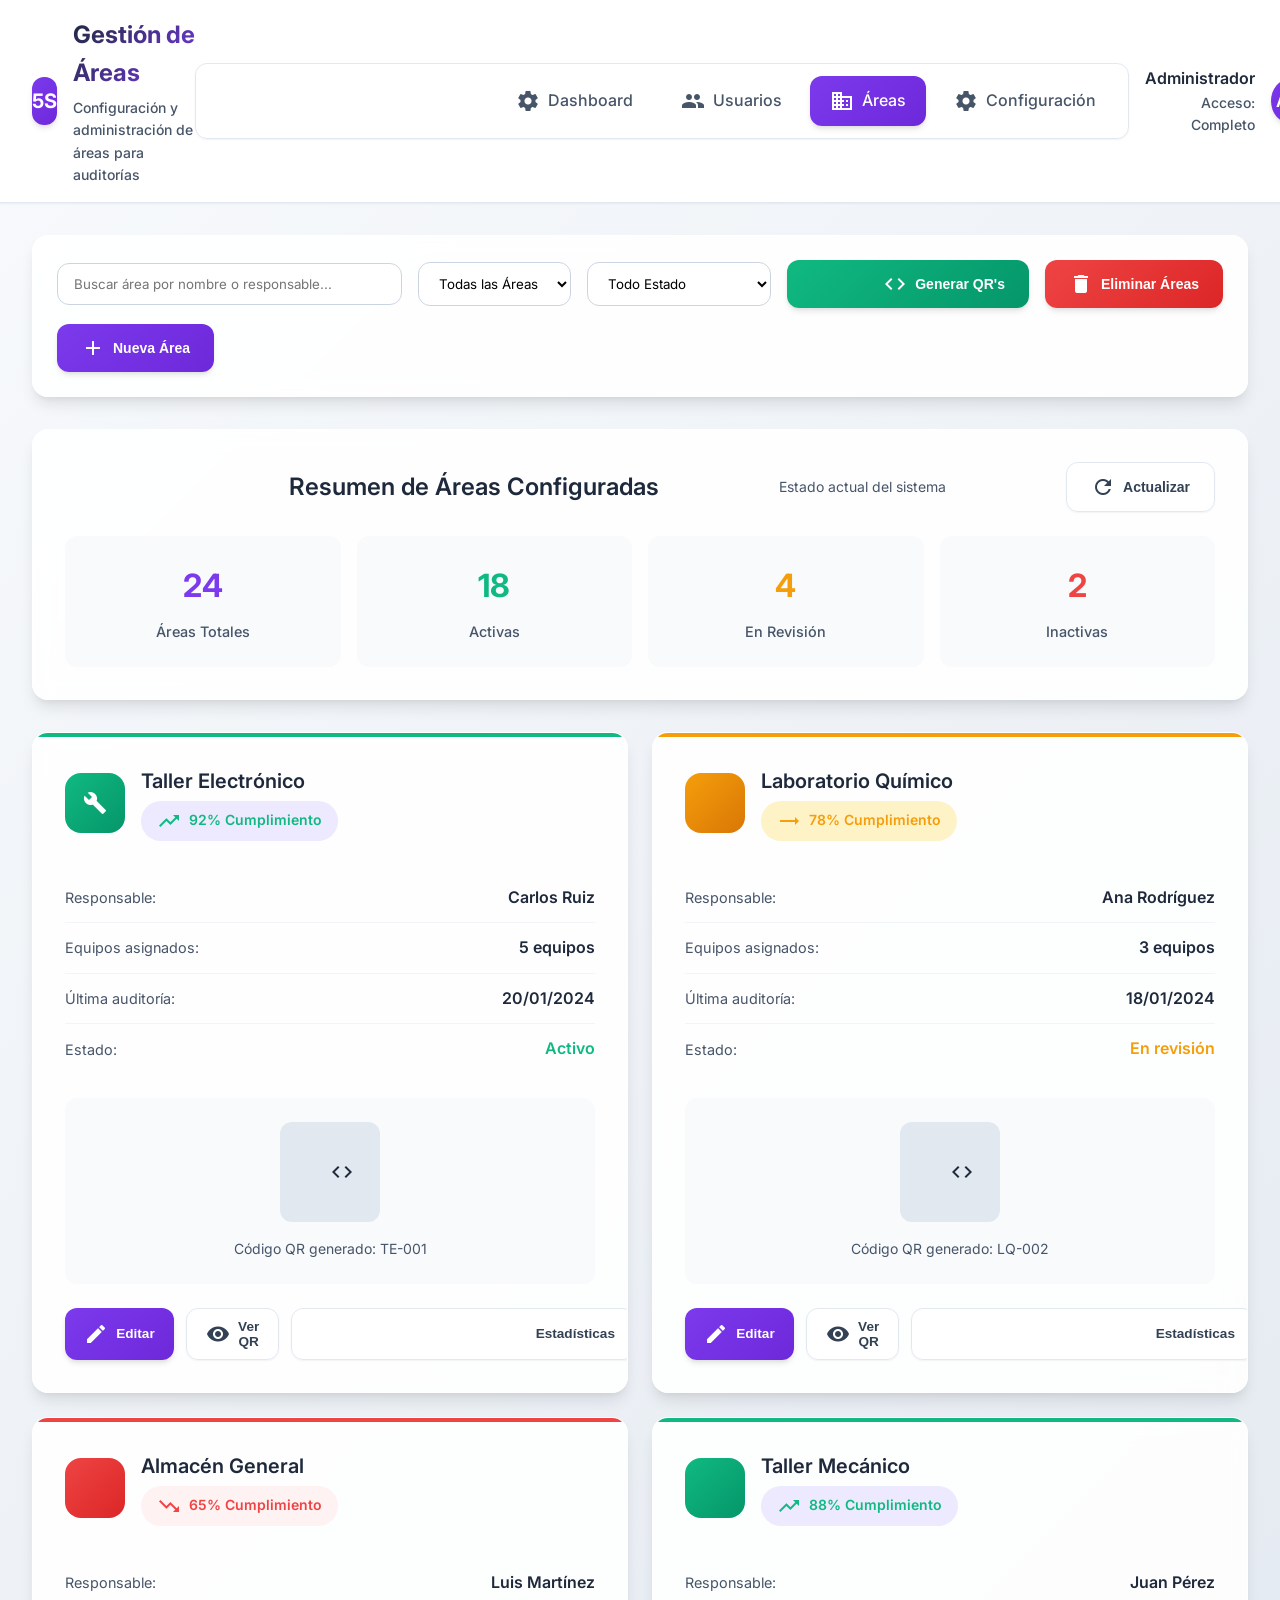
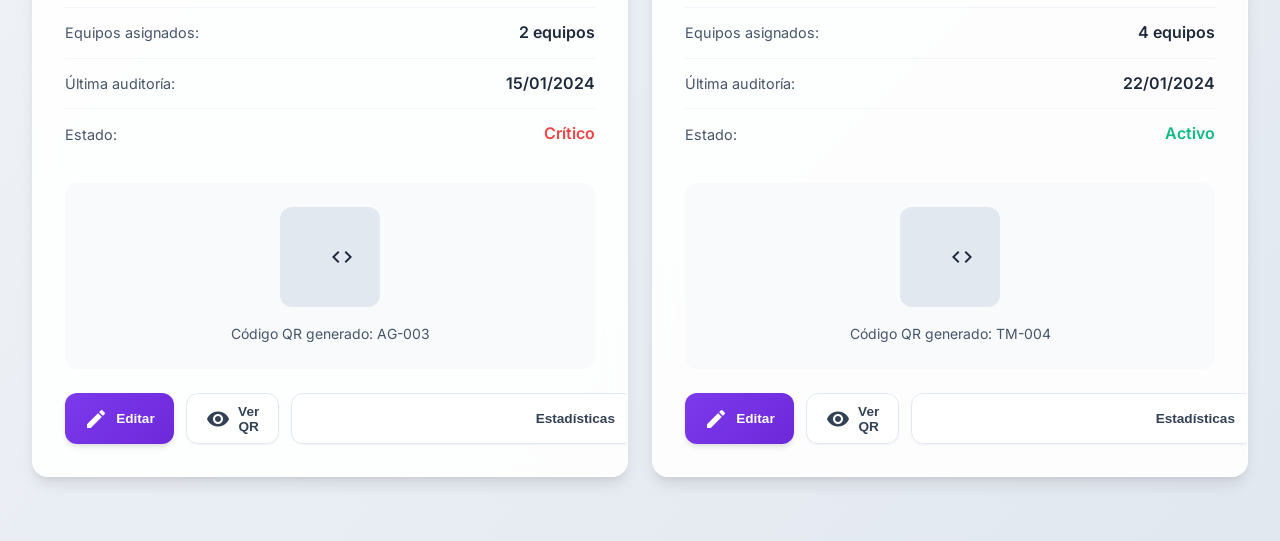
==== admin/areas.html @ 04d59f0d "Add files via upload" ====
<!DOCTYPE html>
<html lang="es">
<head>
    <meta charset="UTF-8">
    <meta name="viewport" content="width=device-width, initial-scale=1.0">
    <title>Gestión de Áreas - Sistema 5S</title>
    <link href="https://fonts.googleapis.com/css2?family=Inter:wght@300;400;500;600;700&display=swap" rel="stylesheet">
    <link href="https://fonts.googleapis.com/icon?family=Material+Icons" rel="stylesheet">
    <style>
        :root {
            --primary: #7c3aed;
            --primary-dark: #6d28d9;
            --primary-light: #ede9fe;
            --secondary: #2563eb;
            --success: #10b981;
            --warning: #f59e0b;
            --danger: #ef4444;
            --dark: #1e293b;
            --gray-50: #f8fafc;
            --gray-100: #f1f5f9;
            --gray-200: #e2e8f0;
            --gray-300: #cbd5e1;
            --gray-600: #475569;
            --gray-700: #334155;
            --gray-800: #1e293b;
            --shadow-sm: 0 1px 2px 0 rgba(0, 0, 0, 0.05);
            --shadow-md: 0 4px 6px -1px rgba(0, 0, 0, 0.1), 0 2px 4px -1px rgba(0, 0, 0, 0.06);
            --shadow-lg: 0 10px 15px -3px rgba(0, 0, 0, 0.1), 0 4px 6px -2px rgba(0, 0, 0, 0.05);
            --shadow-xl: 0 20px 25px -5px rgba(0, 0, 0, 0.1), 0 10px 10px -5px rgba(0, 0, 0, 0.04);
            --radius: 12px;
            --radius-lg: 16px;
            --transition: all 0.3s cubic-bezier(0.4, 0, 0.2, 1);
        }
        
        * {
            margin: 0;
            padding: 0;
            box-sizing: border-box;
        }
        
        body {
            font-family: 'Inter', sans-serif;
            background: linear-gradient(135deg, #f8fafc 0%, #e2e8f0 100%);
            color: var(--gray-800);
            min-height: 100vh;
            line-height: 1.6;
        }
        
        /* Navigation */
        .navbar {
            background: rgba(255, 255, 255, 0.95);
            backdrop-filter: blur(10px);
            padding: 1rem 2rem;
            box-shadow: var(--shadow-sm);
            display: flex;
            justify-content: space-between;
            align-items: center;
            position: sticky;
            top: 0;
            z-index: 100;
            border-bottom: 1px solid var(--gray-200);
        }
        
        .nav-brand {
            display: flex;
            align-items: center;
            gap: 1rem;
        }
        
        .logo {
            width: 48px;
            height: 48px;
            background: linear-gradient(135deg, var(--primary), var(--primary-dark));
            border-radius: var(--radius);
            display: flex;
            align-items: center;
            justify-content: center;
            color: white;
            font-weight: 700;
            font-size: 1.25rem;
            box-shadow: var(--shadow-md);
        }
        
        .brand-text h1 {
            font-size: 1.5rem;
            font-weight: 700;
            background: linear-gradient(135deg, var(--gray-800), var(--primary));
            -webkit-background-clip: text;
            -webkit-text-fill-color: transparent;
            margin-bottom: 0.25rem;
        }
        
        .brand-text p {
            font-size: 0.875rem;
            color: var(--gray-600);
            font-weight: 500;
        }
        
        .user-info {
            display: flex;
            align-items: center;
            gap: 1rem;
        }
        
        .user-avatar {
            width: 44px;
            height: 44px;
            border-radius: 50%;
            background: linear-gradient(135deg, var(--primary), var(--primary-dark));
            display: flex;
            align-items: center;
            justify-content: center;
            color: white;
            font-weight: 600;
            font-size: 1.125rem;
            box-shadow: var(--shadow-md);
        }
        
        .user-details {
            text-align: right;
        }
        
        .user-name {
            font-weight: 600;
            color: var(--gray-800);
        }
        
        .user-role {
            font-size: 0.875rem;
            color: var(--gray-600);
            font-weight: 500;
        }
        
        .btn {
            padding: 0.75rem 1.5rem;
            border: none;
            border-radius: var(--radius);
            cursor: pointer;
            font-weight: 600;
            font-size: 0.875rem;
            transition: var(--transition);
            display: inline-flex;
            align-items: center;
            gap: 0.5rem;
        }
        
        .btn-primary {
            background: linear-gradient(135deg, var(--primary), var(--primary-dark));
            color: white;
            box-shadow: var(--shadow-md);
        }
        
        .btn-primary:hover {
            transform: translateY(-2px);
            box-shadow: var(--shadow-lg);
        }
        
        .btn-success {
            background: linear-gradient(135deg, var(--success), #059669);
            color: white;
            box-shadow: var(--shadow-md);
        }
        
        .btn-success:hover {
            transform: translateY(-2px);
            box-shadow: var(--shadow-lg);
        }
        
        .btn-warning {
            background: linear-gradient(135deg, var(--warning), #b45309);
            color: white;
            box-shadow: var(--shadow-md);
        }
        
        .btn-warning:hover {
            transform: translateY(-2px);
            box-shadow: var(--shadow-lg);
        }
        
        .btn-danger {
            background: linear-gradient(135deg, var(--danger), #dc2626);
            color: white;
            box-shadow: var(--shadow-md);
        }
        
        .btn-danger:hover {
            transform: translateY(-2px);
            box-shadow: var(--shadow-lg);
        }
        
        .btn-secondary {
            background: rgba(255, 255, 255, 0.9);
            color: var(--gray-700);
            border: 1px solid var(--gray-200);
            box-shadow: var(--shadow-sm);
        }
        
        .btn-secondary:hover {
            transform: translateY(-2px);
            box-shadow: var(--shadow-md);
            background: white;
        }
        
        .container {
            max-width: 1400px;
            margin: 0 auto;
            padding: 2rem;
        }
        
        /* Page Header */
        .page-header {
            background: linear-gradient(135deg, rgba(255, 255, 255, 0.9) 0%, rgba(255, 255, 255, 0.7) 100%);
            backdrop-filter: blur(10px);
            padding: 2.5rem;
            border-radius: var(--radius-lg);
            margin-bottom: 2rem;
            box-shadow: var(--shadow-lg);
            border: 1px solid rgba(255, 255, 255, 0.8);
            position: relative;
            overflow: hidden;
            display: flex;
            justify-content: space-between;
            align-items: center;
        }
        
        .page-header::before {
            content: '';
            position: absolute;
            top: 0;
            right: 0;
            width: 200px;
            height: 200px;
            background: radial-gradient(circle, var(--primary-light) 0%, transparent 70%);
            opacity: 0.3;
        }
        
        .page-header h1 {
            font-size: 2.25rem;
            font-weight: 700;
            margin-bottom: 0.5rem;
            background: linear-gradient(135deg, var(--gray-800), var(--primary));
            -webkit-background-clip: text;
            -webkit-text-fill-color: transparent;
            display: flex;
            align-items: center;
            gap: 0.75rem;
        }
        
        .page-header p {
            font-size: 1.125rem;
            color: var(--gray-600);
            max-width: 600px;
        }
        
        /* Navigation Menu */
        .nav-menu {
            display: flex;
            gap: 0.5rem;
            background: rgba(255, 255, 255, 0.9);
            backdrop-filter: blur(10px);
            padding: 0.75rem;
            border-radius: var(--radius);
            box-shadow: var(--shadow-sm);
            border: 1px solid var(--gray-200);
        }
        
        .nav-item {
            padding: 0.75rem 1.25rem;
            border-radius: var(--radius);
            cursor: pointer;
            transition: var(--transition);
            font-weight: 500;
            color: var(--gray-600);
            text-decoration: none;
            display: flex;
            align-items: center;
            gap: 0.5rem;
        }
        
        .nav-item:hover {
            background: var(--gray-100);
            color: var(--gray-800);
        }
        
        .nav-item.active {
            background: linear-gradient(135deg, var(--primary), var(--primary-dark));
            color: white;
            box-shadow: var(--shadow-md);
        }
        
        /* Areas Actions */
        .areas-actions {
            background: rgba(255, 255, 255, 0.9);
            backdrop-filter: blur(10px);
            padding: 1.5rem;
            border-radius: var(--radius-lg);
            box-shadow: var(--shadow-lg);
            border: 1px solid rgba(255, 255, 255, 0.8);
            margin-bottom: 2rem;
            display: flex;
            gap: 1rem;
            align-items: center;
            flex-wrap: wrap;
        }
        
        .search-box {
            flex: 1;
            padding: 0.75rem 1rem;
            border: 1px solid var(--gray-300);
            border-radius: var(--radius);
            background: white;
            font-family: 'Inter', sans-serif;
            transition: var(--transition);
            min-width: 250px;
        }
        
        .search-box:focus {
            outline: none;
            border-color: var(--primary);
            box-shadow: 0 0 0 3px rgba(124, 58, 237, 0.1);
        }
        
        .filter-select {
            padding: 0.75rem 1rem;
            border: 1px solid var(--gray-300);
            border-radius: var(--radius);
            background: white;
            font-family: 'Inter', sans-serif;
            transition: var(--transition);
        }
        
        .filter-select:focus {
            outline: none;
            border-color: var(--primary);
            box-shadow: 0 0 0 3px rgba(124, 58, 237, 0.1);
        }
        
        /* Stats Overview */
        .stats-overview {
            background: rgba(255, 255, 255, 0.9);
            backdrop-filter: blur(10px);
            padding: 2rem;
            border-radius: var(--radius-lg);
            box-shadow: var(--shadow-lg);
            border: 1px solid rgba(255, 255, 255, 0.8);
            margin-bottom: 2rem;
        }
        
        .section-header {
            display: flex;
            justify-content: space-between;
            align-items: center;
            margin-bottom: 1.5rem;
        }
        
        .section-header h3 {
            font-size: 1.5rem;
            font-weight: 600;
            color: var(--gray-800);
            display: flex;
            align-items: center;
            gap: 0.5rem;
        }
        
        .stats-grid {
            display: grid;
            grid-template-columns: repeat(auto-fit, minmax(200px, 1fr));
            gap: 1rem;
        }
        
        .stat-item {
            text-align: center;
            padding: 1.5rem 1rem;
            background: var(--gray-50);
            border-radius: var(--radius);
            transition: var(--transition);
        }
        
        .stat-item:hover {
            background: var(--gray-100);
            transform: translateY(-2px);
        }
        
        .stat-number {
            font-size: 2rem;
            font-weight: 700;
            margin-bottom: 0.5rem;
        }
        
        .stat-item:nth-child(1) .stat-number { color: var(--primary); }
        .stat-item:nth-child(2) .stat-number { color: var(--success); }
        .stat-item:nth-child(3) .stat-number { color: var(--warning); }
        .stat-item:nth-child(4) .stat-number { color: var(--danger); }
        
        .stat-label {
            font-size: 0.9rem;
            color: var(--gray-600);
            font-weight: 500;
        }
        
        /* Areas Grid */
        .areas-grid {
            display: grid;
            grid-template-columns: repeat(auto-fill, minmax(400px, 1fr));
            gap: 1.5rem;
            margin-bottom: 2rem;
        }
        
        .area-card {
            background: rgba(255, 255, 255, 0.9);
            backdrop-filter: blur(10px);
            padding: 2rem;
            border-radius: var(--radius-lg);
            box-shadow: var(--shadow-lg);
            border: 1px solid rgba(255, 255, 255, 0.8);
            transition: var(--transition);
            position: relative;
            overflow: hidden;
        }
        
        .area-card:hover {
            transform: translateY(-5px);
            box-shadow: var(--shadow-xl);
        }
        
        .area-card::before {
            content: '';
            position: absolute;
            top: 0;
            left: 0;
            right: 0;
            height: 4px;
        }
        
        .area-card.high-compliance::before { background: var(--success); }
        .area-card.medium-compliance::before { background: var(--warning); }
        .area-card.low-compliance::before { background: var(--danger); }
        
        .area-header {
            display: flex;
            justify-content: space-between;
            align-items: flex-start;
            margin-bottom: 1.5rem;
        }
        
        .area-title {
            display: flex;
            align-items: center;
            gap: 1rem;
            margin-bottom: 0.5rem;
        }
        
        .area-icon {
            width: 60px;
            height: 60px;
            border-radius: 16px;
            display: flex;
            align-items: center;
            justify-content: center;
            color: white;
            font-size: 1.75rem;
            flex-shrink: 0;
        }
        
        .area-card.high-compliance .area-icon { background: linear-gradient(135deg, var(--success), #059669); }
        .area-card.medium-compliance .area-icon { background: linear-gradient(135deg, var(--warning), #d97706); }
        .area-card.low-compliance .area-icon { background: linear-gradient(135deg, var(--danger), #dc2626); }
        
        .area-info h3 {
            font-size: 1.25rem;
            font-weight: 600;
            margin-bottom: 0.25rem;
        }
        
        .compliance-badge {
            padding: 0.5rem 1rem;
            border-radius: 20px;
            font-size: 0.875rem;
            font-weight: 600;
            display: flex;
            align-items: center;
            gap: 0.5rem;
        }
        
        .area-card.high-compliance .compliance-badge { background: var(--primary-light); color: var(--success); }
        .area-card.medium-compliance .compliance-badge { background: #fef3c7; color: var(--warning); }
        .area-card.low-compliance .compliance-badge { background: #fef2f2; color: var(--danger); }
        
        /* Area Details */
        .area-details {
            margin: 1.5rem 0;
        }
        
        .detail-item {
            display: flex;
            justify-content: space-between;
            align-items: center;
            padding: 0.75rem 0;
            border-bottom: 1px solid var(--gray-100);
        }
        
        .detail-item:last-child {
            border-bottom: none;
        }
        
        .detail-label {
            color: var(--gray-600);
            font-size: 0.9rem;
        }
        
        .detail-value {
            font-weight: 600;
        }
        
        .area-card.high-compliance .status { color: var(--success); }
        .area-card.medium-compliance .status { color: var(--warning); }
        .area-card.low-compliance .status { color: var(--danger); }
        
        /* QR Section */
        .qr-section {
            background: var(--gray-50);
            padding: 1.5rem;
            border-radius: var(--radius);
            margin: 1.5rem 0;
            text-align: center;
            transition: var(--transition);
        }
        
        .qr-section:hover {
            background: var(--gray-100);
        }
        
        .qr-placeholder {
            width: 100px;
            height: 100px;
            background: var(--gray-200);
            border-radius: var(--radius);
            margin: 0 auto 1rem;
            display: flex;
            align-items: center;
            justify-content: center;
            color: var(--gray-500);
            font-size: 2.5rem;
        }
        
        .qr-info {
            font-size: 0.875rem;
            color: var(--gray-600);
        }
        
        /* Action Buttons */
        .action-buttons {
            display: flex;
            gap: 0.75rem;
            margin-top: 1.5rem;
        }
        
        .btn-sm {
            padding: 0.6rem 1.2rem;
            font-size: 0.85rem;
            flex: 1;
        }
        
        /* Responsive */
        @media (max-width: 1024px) {
            .areas-grid {
                grid-template-columns: repeat(auto-fill, minmax(350px, 1fr));
            }
        }
        
        @media (max-width: 768px) {
            .container {
                padding: 1rem;
            }
            
            .navbar {
                padding: 1rem;
                flex-direction: column;
                gap: 1rem;
                align-items: flex-start;
            }
            
            .brand-text h1 {
                font-size: 1.25rem;
            }
            
            .user-details {
                display: none;
            }
            
            .page-header {
                flex-direction: column;
                align-items: flex-start;
                gap: 1.5rem;
                padding: 2rem;
            }
            
            .page-header h1 {
                font-size: 1.75rem;
            }
            
            .areas-actions {
                flex-direction: column;
                align-items: stretch;
            }
            
            .search-box {
                min-width: auto;
            }
            
            .areas-grid {
                grid-template-columns: 1fr;
            }
            
            .nav-menu {
                flex-wrap: wrap;
                justify-content: center;
            }
            
            .nav-item {
                flex: 1;
                justify-content: center;
                min-width: 120px;
            }
            
            .action-buttons {
                flex-direction: column;
            }
        }
        
        /* Animations */
        @keyframes fadeInUp {
            from {
                opacity: 0;
                transform: translateY(30px);
            }
            to {
                opacity: 1;
                transform: translateY(0);
            }
        }
        
        .fade-in-up {
            animation: fadeInUp 0.6s ease-out;
        }
        
        /* Scrollbar */
        ::-webkit-scrollbar {
            width: 6px;
        }
        
        ::-webkit-scrollbar-track {
            background: var(--gray-100);
        }
        
        ::-webkit-scrollbar-thumb {
            background: var(--gray-300);
            border-radius: 3px;
        }
        
        ::-webkit-scrollbar-thumb:hover {
            background: var(--gray-400);
        }
    </style>
</head>
<body>
    <!-- Navigation -->
    <nav class="navbar">
        <div class="nav-brand">
            <div class="logo">5S</div>
            <div class="brand-text">
                <h1>Gestión de Áreas</h1>
                <p>Configuración y administración de áreas para auditorías</p>
            </div>
        </div>
        
        <div class="user-info">
            <div class="nav-menu">
                <a href="dashboard.html" class="nav-item">
                    <i class="material-icons">admin_panel_settings</i>
                    Dashboard
                </a>
                <a href="usuarios.html" class="nav-item">
                    <i class="material-icons">people</i>
                    Usuarios
                </a>
                <a href="areas.html" class="nav-item active">
                    <i class="material-icons">business</i>
                    Áreas
                </a>
                <a href="configuracion.html" class="nav-item">
                    <i class="material-icons">settings</i>
                    Configuración
                </a>
            </div>
            
            <div class="user-details">
                <div class="user-name">Administrador</div>
                <div class="user-role">Acceso: Completo</div>
            </div>
            <div class="user-avatar">AD</div>
            <button class="btn btn-primary" onclick="logout()">
                <i class="material-icons">logout</i>
                Cerrar Sesión
            </button>
        </div>
    </nav>

    <!-- Main Content -->
    <div class="container">
        

        <!-- Areas Actions -->
        <div class="areas-actions fade-in-up" style="animation-delay: 0.1s;">
            <input type="text" class="search-box" placeholder="Buscar área por nombre o responsable...">
            
            <select class="filter-select">
                <option>Todas las Áreas</option>
                <option>Talleres</option>
                <option>Laboratorios</option>
                <option>Almacenes</option>
                <option>Oficinas</option>
            </select>
            
            <select class="filter-select">
                <option>Todo Estado</option>
                <option>Alto Cumplimiento</option>
                <option>Medio Cumplimiento</option>
                <option>Bajo Cumplimiento</option>
            </select>
            
            <button class="btn btn-success">
                <i class="material-icons">qr_code</i> Generar QR's
            </button>

            <button class="btn btn-danger" onclick="deleteSelectedAreas()">
                <i class="material-icons">delete</i> Eliminar Áreas
            </button>
            <button class="btn btn-primary" onclick="showAddAreaModal()">
                <i class="material-icons">add</i> Nueva Área
            </button>
        </div>

        <!-- Stats Overview -->
        <div class="stats-overview fade-in-up" style="animation-delay: 0.2s;">
            <div class="section-header">
                <h3><i class="material-icons">analytics</i> Resumen de Áreas Configuradas</h3>
                <span style="color: var(--gray-600); font-size: 0.875rem;">Estado actual del sistema</span>
                <button class="btn btn-secondary">
                <i class="material-icons">refresh</i> Actualizar
            </button>
            </div>
            <div class="stats-grid">
                <div class="stat-item">
                    <div class="stat-number">24</div>
                    <div class="stat-label">Áreas Totales</div>
                </div>
                <div class="stat-item">
                    <div class="stat-number">18</div>
                    <div class="stat-label">Activas</div>
                </div>
                <div class="stat-item">
                    <div class="stat-number">4</div>
                    <div class="stat-label">En Revisión</div>
                </div>
                <div class="stat-item">
                    <div class="stat-number">2</div>
                    <div class="stat-label">Inactivas</div>
                </div>
            </div>
        </div>

        <!-- Areas Grid -->
        <div class="areas-grid">
            <!-- Área 1 - Alto Cumplimiento -->
            <div class="area-card high-compliance fade-in-up" style="animation-delay: 0.3s;">
                <div class="area-header">
                    <div class="area-title">
                        <div class="area-icon">
                            <i class="material-icons">build</i>
                        </div>
                        <div class="area-info">
                            <h3>Taller Electrónico</h3>
                            <span class="compliance-badge">
                                <i class="material-icons">trending_up</i> 92% Cumplimiento
                            </span>
                        </div>
                    </div>
                </div>
                
                <div class="area-details">
                    <div class="detail-item">
                        <span class="detail-label">Responsable:</span>
                        <span class="detail-value">Carlos Ruiz</span>
                    </div>
                    <div class="detail-item">
                        <span class="detail-label">Equipos asignados:</span>
                        <span class="detail-value">5 equipos</span>
                    </div>
                    <div class="detail-item">
                        <span class="detail-label">Última auditoría:</span>
                        <span class="detail-value">20/01/2024</span>
                    </div>
                    <div class="detail-item">
                        <span class="detail-label">Estado:</span>
                        <span class="detail-value status">Activo</span>
                    </div>
                </div>
                
                <div class="qr-section">
                    <div class="qr-placeholder">
                        <i class="material-icons">qr_code_2</i>
                    </div>
                    <div class="qr-info">Código QR generado: TE-001</div>
                </div>
                
                <div class="action-buttons">
                    <button class="btn btn-primary btn-sm">
                        <i class="material-icons">edit</i> Editar
                    </button>
                    <button class="btn btn-secondary btn-sm">
                        <i class="material-icons">visibility</i> Ver QR
                    </button>
                    <button class="btn btn-secondary btn-sm">
                        <i class="material-icons">analytics</i> Estadísticas
                    </button>
                </div>
            </div>

            <!-- Área 2 - Medio Cumplimiento -->
            <div class="area-card medium-compliance fade-in-up" style="animation-delay: 0.4s;">
                <div class="area-header">
                    <div class="area-title">
                        <div class="area-icon">
                            <i class="material-icons">science</i>
                        </div>
                        <div class="area-info">
                            <h3>Laboratorio Químico</h3>
                            <span class="compliance-badge">
                                <i class="material-icons">trending_flat</i> 78% Cumplimiento
                            </span>
                        </div>
                    </div>
                </div>
                
                <div class="area-details">
                    <div class="detail-item">
                        <span class="detail-label">Responsable:</span>
                        <span class="detail-value">Ana Rodríguez</span>
                    </div>
                    <div class="detail-item">
                        <span class="detail-label">Equipos asignados:</span>
                        <span class="detail-value">3 equipos</span>
                    </div>
                    <div class="detail-item">
                        <span class="detail-label">Última auditoría:</span>
                        <span class="detail-value">18/01/2024</span>
                    </div>
                    <div class="detail-item">
                        <span class="detail-label">Estado:</span>
                        <span class="detail-value status">En revisión</span>
                    </div>
                </div>
                
                <div class="qr-section">
                    <div class="qr-placeholder">
                        <i class="material-icons">qr_code_2</i>
                    </div>
                    <div class="qr-info">Código QR generado: LQ-002</div>
                </div>
                
                <div class="action-buttons">
                    <button class="btn btn-primary btn-sm">
                        <i class="material-icons">edit</i> Editar
                    </button>
                    <button class="btn btn-secondary btn-sm">
                        <i class="material-icons">visibility</i> Ver QR
                    </button>
                    <button class="btn btn-secondary btn-sm">
                        <i class="material-icons">analytics</i> Estadísticas
                    </button>
                </div>
            </div>

            <!-- Área 3 - Bajo Cumplimiento -->
            <div class="area-card low-compliance fade-in-up" style="animation-delay: 0.5s;">
                <div class="area-header">
                    <div class="area-title">
                        <div class="area-icon">
                            <i class="material-icons">inventory_2</i>
                        </div>
                        <div class="area-info">
                            <h3>Almacén General</h3>
                            <span class="compliance-badge">
                                <i class="material-icons">trending_down</i> 65% Cumplimiento
                            </span>
                        </div>
                    </div>
                </div>
                
                <div class="area-details">
                    <div class="detail-item">
                        <span class="detail-label">Responsable:</span>
                        <span class="detail-value">Luis Martínez</span>
                    </div>
                    <div class="detail-item">
                        <span class="detail-label">Equipos asignados:</span>
                        <span class="detail-value">2 equipos</span>
                    </div>
                    <div class="detail-item">
                        <span class="detail-label">Última auditoría:</span>
                        <span class="detail-value">15/01/2024</span>
                    </div>
                    <div class="detail-item">
                        <span class="detail-label">Estado:</span>
                        <span class="detail-value status">Crítico</span>
                    </div>
                </div>
                
                <div class="qr-section">
                    <div class="qr-placeholder">
                        <i class="material-icons">qr_code_2</i>
                    </div>
                    <div class="qr-info">Código QR generado: AG-003</div>
                </div>
                
                <div class="action-buttons">
                    <button class="btn btn-primary btn-sm">
                        <i class="material-icons">edit</i> Editar
                    </button>
                    <button class="btn btn-secondary btn-sm">
                        <i class="material-icons">visibility</i> Ver QR
                    </button>
                    <button class="btn btn-secondary btn-sm">
                        <i class="material-icons">analytics</i> Estadísticas
                    </button>
                </div>
            </div>

            <!-- Área 4 - Alto Cumplimiento -->
            <div class="area-card high-compliance fade-in-up" style="animation-delay: 0.6s;">
                <div class="area-header">
                    <div class="area-title">
                        <div class="area-icon">
                            <i class="material-icons">engineering</i>
                        </div>
                        <div class="area-info">
                            <h3>Taller Mecánico</h3>
                            <span class="compliance-badge">
                                <i class="material-icons">trending_up</i> 88% Cumplimiento
                            </span>
                        </div>
                    </div>
                </div>
                
                <div class="area-details">
                    <div class="detail-item">
                        <span class="detail-label">Responsable:</span>
                        <span class="detail-value">Juan Pérez</span>
                    </div>
                    <div class="detail-item">
                        <span class="detail-label">Equipos asignados:</span>
                        <span class="detail-value">4 equipos</span>
                    </div>
                    <div class="detail-item">
                        <span class="detail-label">Última auditoría:</span>
                        <span class="detail-value">22/01/2024</span>
                    </div>
                    <div class="detail-item">
                        <span class="detail-label">Estado:</span>
                        <span class="detail-value status">Activo</span>
                    </div>
                </div>
                
                <div class="qr-section">
                    <div class="qr-placeholder">
                        <i class="material-icons">qr_code_2</i>
                    </div>
                    <div class="qr-info">Código QR generado: TM-004</div>
                </div>
                
                <div class="action-buttons">
                    <button class="btn btn-primary btn-sm">
                        <i class="material-icons">edit</i> Editar
                    </button>
                    <button class="btn btn-secondary btn-sm">
                        <i class="material-icons">visibility</i> Ver QR
                    </button>
                    <button class="btn btn-secondary btn-sm">
                        <i class="material-icons">analytics</i> Estadísticas
                    </button>
                </div>
            </div>
        </div>
    </div>

    <script>
        function logout() {
            if (confirm('¿Estás seguro de que quieres cerrar sesión?')) {
                window.location.href = '../index.html';
            }
        }

        function showAddAreaModal() {
            alert('Modal de agregar área - Funcionalidad en desarrollo');
        }

        // Add some interactive effects
        document.querySelectorAll('.area-card, .btn, .nav-item, .stat-item').forEach(element => {
            element.addEventListener('mouseenter', function() {
                this.style.transform = 'translateY(-2px)';
            });
            
            element.addEventListener('mouseleave', function() {
                this.style.transform = 'translateY(0)';
            });
        });

        // Simulate search functionality
        document.querySelector('.search-box').addEventListener('input', function() {
            const searchTerm = this.value.toLowerCase();
            const areaCards = document.querySelectorAll('.area-card');
            
            areaCards.forEach(card => {
                const areaName = card.querySelector('h3').textContent.toLowerCase();
                const areaManager = card.querySelector('.detail-value').textContent.toLowerCase();
                
                if (areaName.includes(searchTerm) || areaManager.includes(searchTerm)) {
                    card.style.display = 'block';
                } else {
                    card.style.display = 'none';
                }
            });
        });
    </script>
</body>
</html>
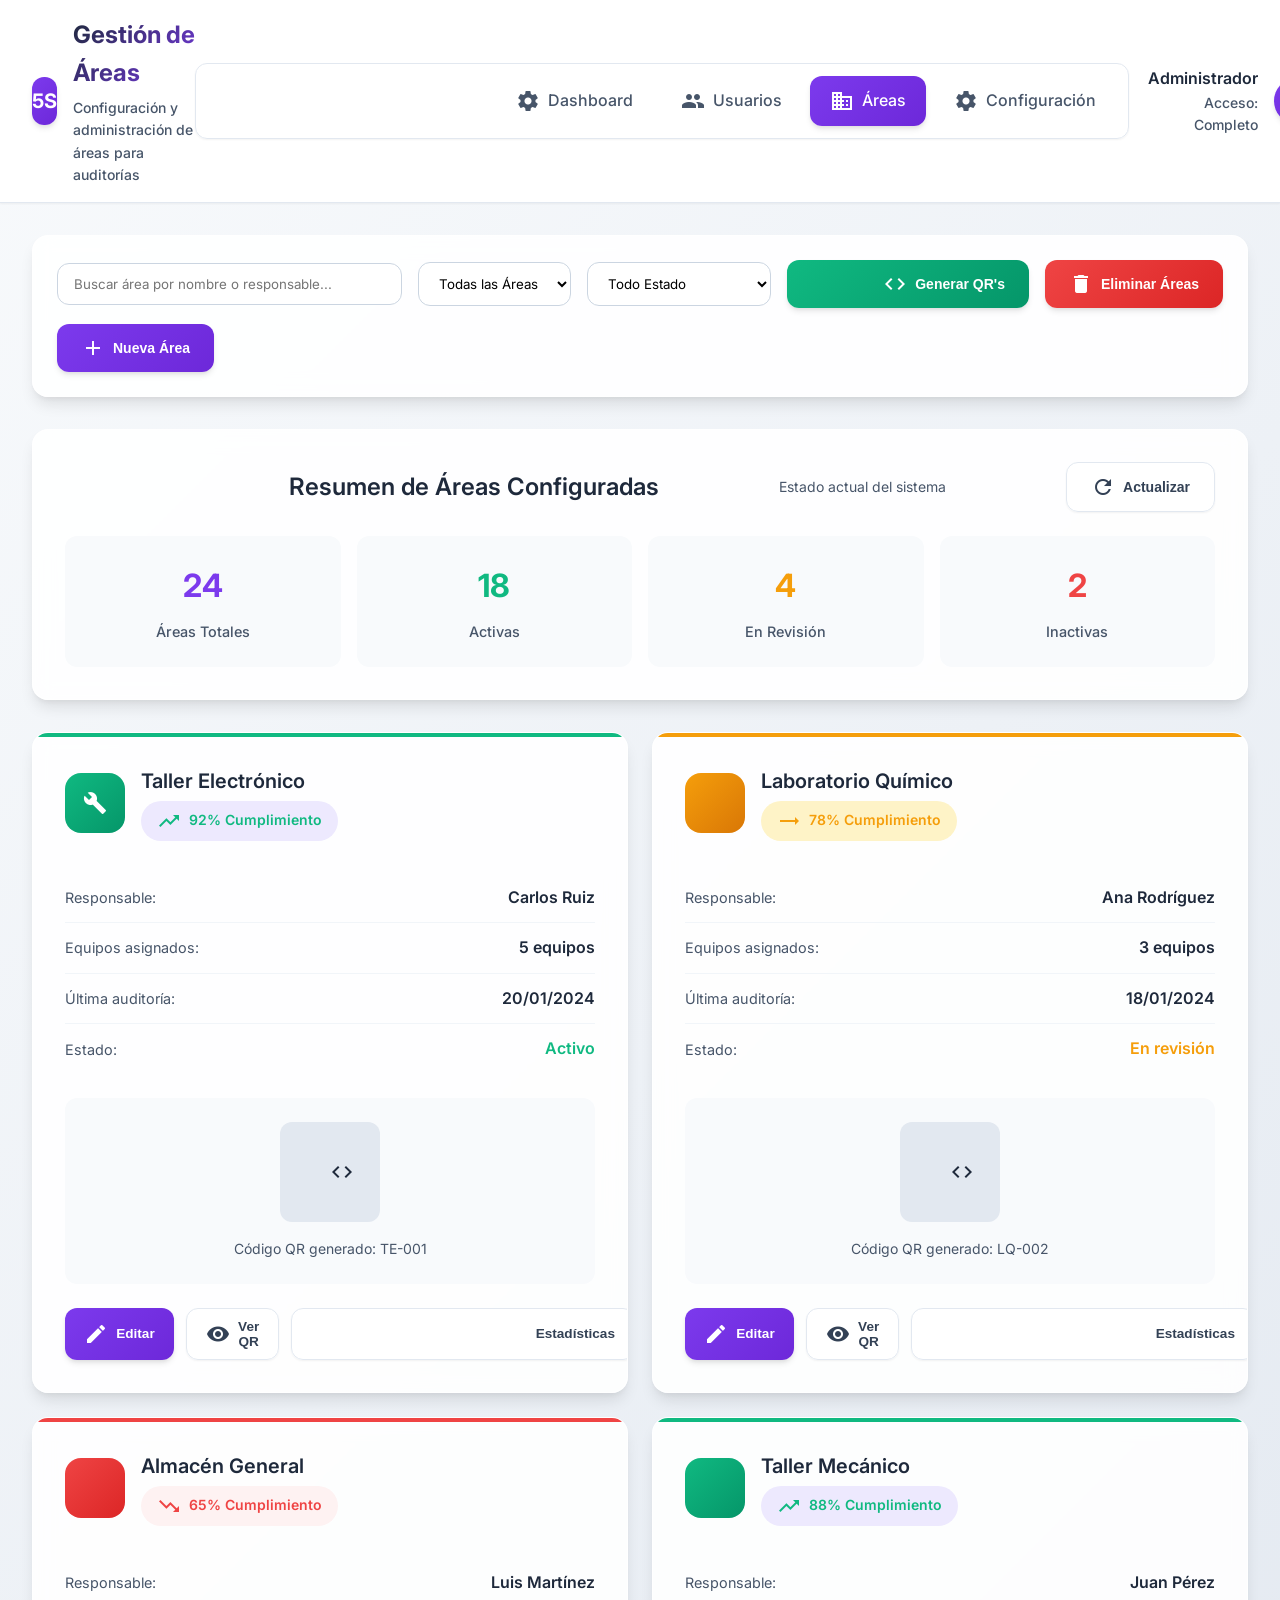
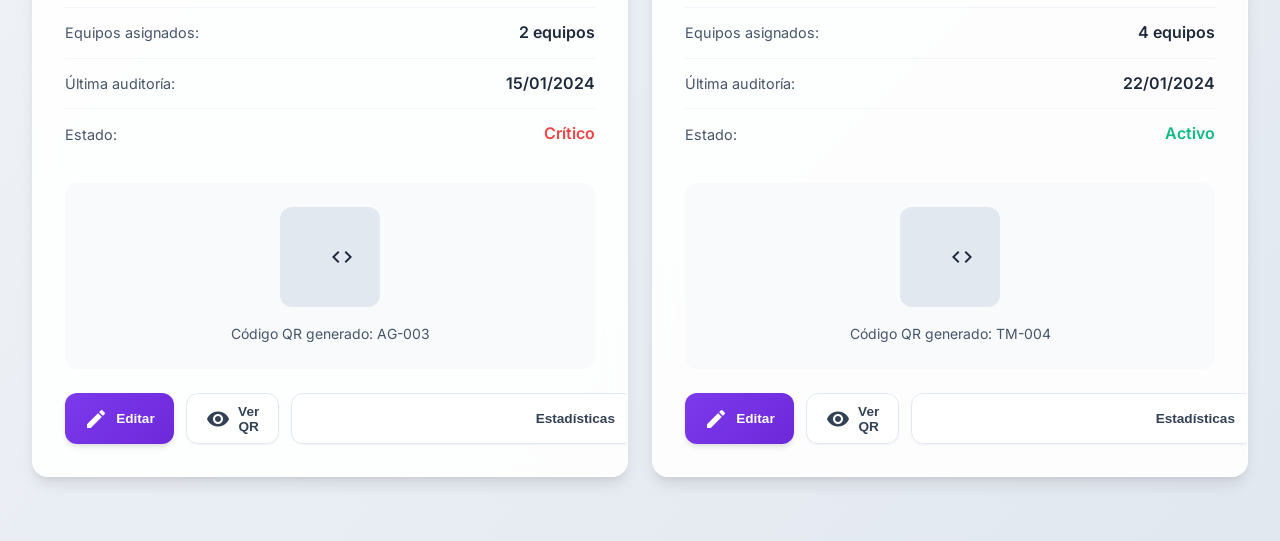
==== commit d5f2ae3b: "Update areas.html" ====
--- a/admin/areas.html
+++ b/admin/areas.html
@@ -701,7 +701,7 @@
             <div class="user-avatar">AD</div>
             <button class="btn btn-primary" onclick="logout()">
                 <i class="material-icons">logout</i>
-                Cerrar Sesión
+                Salir
             </button>
         </div>
     </nav>
@@ -1034,4 +1034,5 @@
         });
     </script>
 </body>
-</html>+
+</html>
